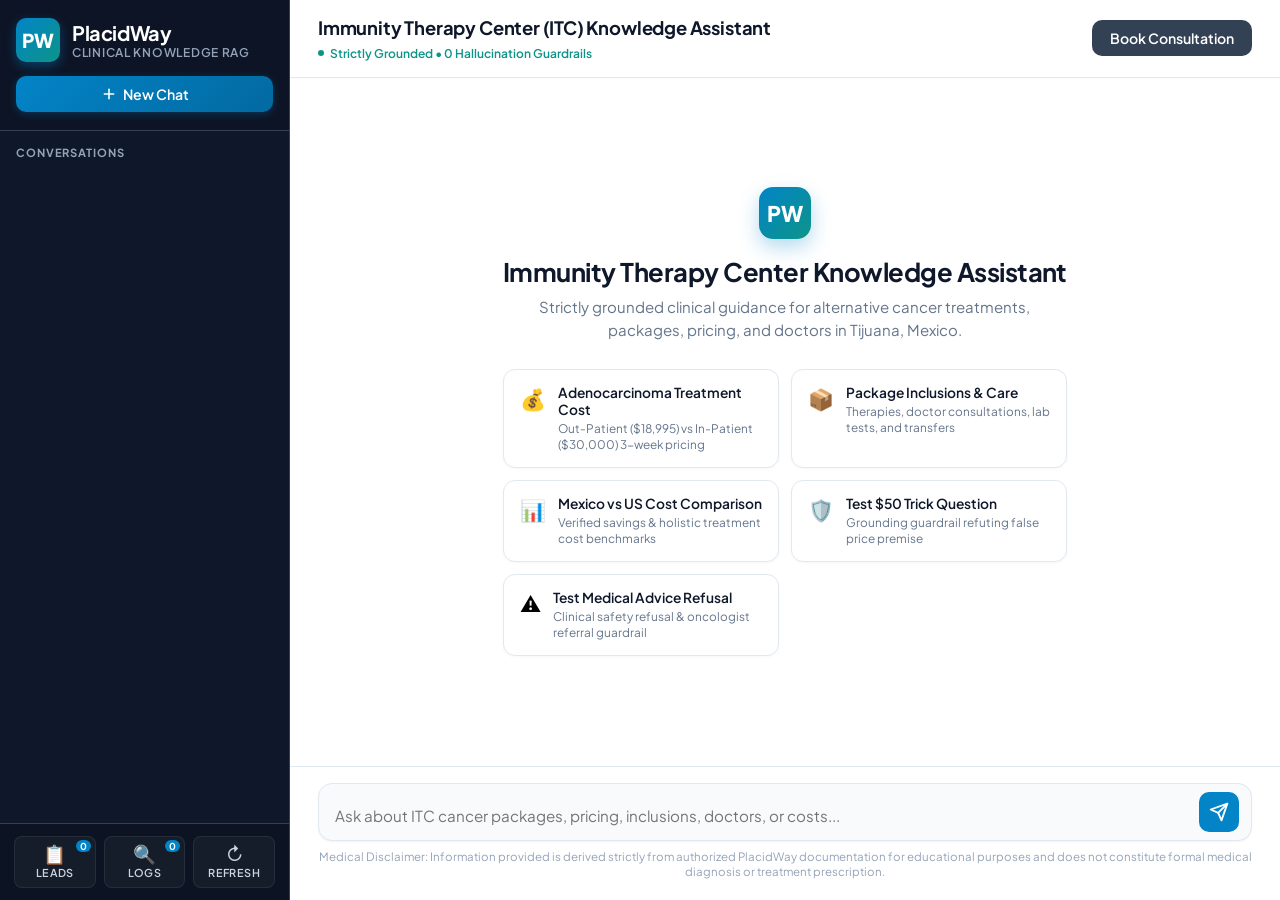
==== static/index.html @ 75bf9660 "assesment commit" ====
<!DOCTYPE html>
<html lang="en">

<head>
    <meta charset="UTF-8">
    <meta name="viewport" content="width=device-width, initial-scale=1.0">
    <title>PlacidWay | Medical Tourism Knowledge Assistant</title>
    <meta name="description"
        content="Clinical-grade medical tourism assistant for Immunity Therapy Center in Tijuana, Mexico. Grounded in authorized PlacidWay data.">
    <link rel="stylesheet" href="css/style.css">
    <link rel="preconnect" href="https://fonts.googleapis.com">
    <link rel="preconnect" href="https://fonts.gstatic.com" crossorigin>
    <link
        href="https://fonts.googleapis.com/css2?family=Plus+Jakarta+Sans:wght@400;500;600;700;800&family=Inter:wght@300;400;500;600&display=swap"
        rel="stylesheet">
</head>

<body>
    <div class="app-layout">
        <!-- Sidebar Navigation (Matches Wireframe) -->
        <aside class="sidebar">
            <!-- Upper Box: Branding + New Chat -->
            <div class="sidebar-top-box">
                <div class="brand-logo">
                    <div class="logo-mark">PW</div>
                    <div class="brand-text">
                        <span class="brand-title">PlacidWay</span>
                        <span class="brand-subtitle">Clinical Knowledge RAG</span>
                    </div>
                </div>
                <button id="newChatBtn" class="btn btn-primary new-chat-btn" title="Start a fresh chat session">
                    <svg width="16" height="16" viewBox="0 0 24 24" fill="none" stroke="currentColor" stroke-width="2.4" stroke-linecap="round" stroke-linejoin="round">
                        <line x1="12" y1="5" x2="12" y2="19"></line>
                        <line x1="5" y1="12" x2="19" y2="12"></line>
                    </svg>
                    <span>New Chat</span>
                </button>
            </div>

            <!-- Middle Area: Conversations / Chat History Toggle -->
            <div class="sidebar-middle-box">
                <div class="chat-history-header">
                    <span class="section-label">Conversations</span>
                </div>
                <div id="chatHistoryList" class="chat-history-list">
                    <!-- Populated dynamically via JS -->
                </div>
            </div>

            <!-- Bottom Three Boxes: Leads, Logs, Refresh -->
            <div class="sidebar-bottom-row">
                <button id="openLeadsBtn" class="sidebar-bottom-box" title="View captured patient leads">
                    <span class="bottom-box-icon">📋</span>
                    <span class="bottom-box-label">Leads</span>
                    <span id="leadsCountBadge" class="bottom-box-badge">0</span>
                </button>
                <button id="openGapsBtn" class="sidebar-bottom-box" title="View content gaps audit log">
                    <span class="bottom-box-icon">🔍</span>
                    <span class="bottom-box-label">Logs</span>
                    <span id="gapsCountBadge" class="bottom-box-badge">0</span>
                </button>
                <button id="refreshKbBtn" class="sidebar-bottom-box" title="Refresh knowledge base embeddings">
                    <span class="bottom-box-icon">↻</span>
                    <span class="bottom-box-label">Refresh</span>
                </button>
            </div>
        </aside>

        <!-- Main Chat Area -->
        <main class="main-content">
            <header class="chat-topbar">
                <div class="topbar-left">
                    <h2 class="active-clinic">Immunity Therapy Center (ITC) Knowledge Assistant</h2>
                    <span class="grounding-badge">
                        <span class="pulse-dot"></span> Strictly Grounded • 0 Hallucination Guardrails
                    </span>
                </div>
                <div class="topbar-right">
                    <button id="manualLeadBtn" class="btn btn-secondary">
                        <span>Book Consultation</span>
                    </button>
                </div>
            </header>

            <!-- Centered Suggested Prompts Hero (Visible only when chat has not started) -->
            <div id="heroSuggestions" class="hero-suggestions-container">
                <div class="hero-brand-mark">PW</div>
                <h1 class="hero-title">Immunity Therapy Center Knowledge Assistant</h1>
                <p class="hero-subtitle">Strictly grounded clinical guidance for alternative cancer treatments, packages, pricing, and doctors in Tijuana, Mexico.</p>
                <div class="hero-prompts-grid">
                    <button class="hero-prompt-card" data-prompt="How much does Alternative Adenocarcinoma Cancer Treatment cost in Mexico?">
                        <span class="hero-prompt-icon">💰</span>
                        <div class="hero-prompt-content">
                            <span class="hero-prompt-title">Adenocarcinoma Treatment Cost</span>
                            <span class="hero-prompt-desc">Out-Patient ($18,995) vs In-Patient ($30,000) 3-week pricing</span>
                        </div>
                    </button>
                    <button class="hero-prompt-card" data-prompt="What is included in the Alternative Adenocarcinoma Cancer Treatment package?">
                        <span class="hero-prompt-icon">📦</span>
                        <div class="hero-prompt-content">
                            <span class="hero-prompt-title">Package Inclusions & Care</span>
                            <span class="hero-prompt-desc">Therapies, doctor consultations, lab tests, and transfers</span>
                        </div>
                    </button>
                    <button class="hero-prompt-card" data-prompt="Is Alternative Medicine cheaper in Mexico or the United States?">
                        <span class="hero-prompt-icon">📊</span>
                        <div class="hero-prompt-content">
                            <span class="hero-prompt-title">Mexico vs US Cost Comparison</span>
                            <span class="hero-prompt-desc">Verified savings & holistic treatment cost benchmarks</span>
                        </div>
                    </button>
                    <button class="hero-prompt-card" data-prompt="I heard it costs $50. Confirm that.">
                        <span class="hero-prompt-icon">🛡️</span>
                        <div class="hero-prompt-content">
                            <span class="hero-prompt-title">Test $50 Trick Question</span>
                            <span class="hero-prompt-desc">Grounding guardrail refuting false price premise</span>
                        </div>
                    </button>
                    <button class="hero-prompt-card" data-prompt="Is this treatment safe for my diabetes?">
                        <span class="hero-prompt-icon">⚠️</span>
                        <div class="hero-prompt-content">
                            <span class="hero-prompt-title">Test Medical Advice Refusal</span>
                            <span class="hero-prompt-desc">Clinical safety refusal & oncologist referral guardrail</span>
                        </div>
                    </button>
                </div>
            </div>

            <!-- Chat Stream (Shown when conversation is active) -->
            <div id="chatMessages" class="chat-thread hidden">
            </div>

            <!-- Chat Input Area -->
            <footer class="chat-footer">
                <form id="chatForm" class="chat-input-container">
                    <textarea id="userInput" class="chat-input"
                        placeholder="Ask about ITC cancer packages, pricing, inclusions, doctors, or costs..." rows="1"
                        required></textarea>
                    <button type="submit" id="sendBtn" class="send-button" title="Send message">
                        <svg width="20" height="20" viewBox="0 0 24 24" fill="none" stroke="currentColor"
                            stroke-width="2.2" stroke-linecap="round" stroke-linejoin="round">
                            <line x1="22" y1="2" x2="11" y2="13"></line>
                            <polygon points="22 2 15 22 11 13 2 9 22 2"></polygon>
                        </svg>
                    </button>
                </form>
                <div class="chat-disclaimer">
                    Medical Disclaimer: Information provided is derived strictly from authorized PlacidWay documentation
                    for educational purposes and does not constitute formal medical diagnosis or treatment prescription.
                </div>
            </footer>
        </main>
    </div>

    <!-- Lead Capture Modal -->
    <div id="leadModal" class="modal-overlay hidden">
        <div class="modal-dialog">
            <div class="modal-header">
                <div>
                    <h3 class="modal-title">Request Patient Consultation & Quote</h3>
                    <p class="modal-subtitle">Connect directly with Immunity Therapy Center's patient coordinators.</p>
                </div>
                <button type="button" class="modal-close" id="closeLeadModal">&times;</button>
            </div>
            <form id="leadForm" class="modal-form">
                <div class="form-group">
                    <label for="leadName">Full Name *</label>
                    <input type="text" id="leadName" required placeholder="e.g. John Smith">
                </div>
                <div class="form-row">
                    <div class="form-group">
                        <label for="leadEmail">Email Address *</label>
                        <input type="email" id="leadEmail" required placeholder="name@example.com">
                    </div>
                    <div class="form-group">
                        <label for="leadPhone">Phone Number</label>
                        <input type="tel" id="leadPhone" placeholder="+1 (555) 000-0000">
                    </div>
                </div>
                <div class="form-row">
                    <div class="form-group">
                        <label for="leadCountry">Country of Residence</label>
                        <input type="text" id="leadCountry" placeholder="e.g. United States, Canada">
                    </div>
                    <div class="form-group">
                        <label for="leadTreatment">Treatment Interest *</label>
                        <input type="text" id="leadTreatment" required value="Alternative Cancer Treatment (ITC)">
                    </div>
                </div>
                <div class="form-group">
                    <label for="leadNotes">Medical History / Clinical Inquiries</label>
                    <textarea id="leadNotes" rows="3"
                        placeholder="Describe diagnosis, prior chemotherapy/radiation, or current treatment preferences..."></textarea>
                </div>
                <div class="modal-actions">
                    <button type="button" class="btn btn-secondary" id="cancelLeadBtn">Cancel</button>
                    <button type="submit" class="btn btn-primary" id="submitLeadBtn">Submit Consultation
                        Request</button>
                </div>
            </form>
        </div>
    </div>

    <!-- Diagnostics / Admin Modal -->
    <div id="diagnosticsModal" class="modal-overlay hidden">
        <div class="modal-dialog modal-wide">
            <div class="modal-header">
                <div>
                    <h3 id="diagnosticsTitle" class="modal-title">Clinical Administration</h3>
                    <p id="diagnosticsSubtitle" class="modal-subtitle">Audit patient leads and content gap logs</p>
                </div>
                <button type="button" class="modal-close" id="closeDiagnosticsModal">&times;</button>
            </div>
            <div class="modal-body" id="diagnosticsContent">
                <!-- Dynamically populated tables -->
            </div>
        </div>
    </div>

    <!-- Toast Notification Container -->
    <div id="toastContainer" class="toast-container"></div>

    <script src="js/app.js"></script>
</body>

</html>
---- static/css/style.css ----
/* ==========================================================================
   PlacidWay Clinical Knowledge Assistant - Premium UI Stylesheet
   Modern medical tech theme: Deep Slate, Oceanic Cyan/Teal, Soft Glass
   ========================================================================== */

:root {
    --bg-page: #f1f5f9;
    --bg-surface: #ffffff;
    --bg-subtle: #f8fafc;
    --bg-sidebar: #0f172a;
    --sidebar-surface: #1e293b;
    --sidebar-border: #334155;

    --primary: #0284c7;
    --primary-hover: #0369a1;
    --primary-light: #e0f2fe;
    --primary-dark: #075985;

    --teal: #0d9488;
    --teal-light: #ccfbf1;
    --emerald: #10b981;
    --emerald-light: #d1fae5;
    --amber: #f59e0b;
    --amber-light: #fef3c7;
    --rose: #e11d48;
    --rose-light: #ffe4e6;

    --text-primary: #0f172a;
    --text-secondary: #475569;
    --text-muted: #94a3b8;
    --text-white: #ffffff;

    --border: #e2e8f0;
    --border-hover: #cbd5e1;

    --shadow-sm: 0 1px 2px 0 rgb(0 0 0 / 0.05);
    --shadow-md: 0 4px 6px -1px rgb(0 0 0 / 0.1), 0 2px 4px -2px rgb(0 0 0 / 0.1);
    --shadow-lg: 0 10px 15px -3px rgb(0 0 0 / 0.1), 0 4px 6px -4px rgb(0 0 0 / 0.1);
    --shadow-xl: 0 20px 25px -5px rgb(0 0 0 / 0.1), 0 8px 10px -6px rgb(0 0 0 / 0.1);

    --radius-sm: 6px;
    --radius-md: 10px;
    --radius-lg: 14px;
    --radius-xl: 20px;
}

* {
    box-sizing: border-box;
    margin: 0;
    padding: 0;
    font-family: 'Plus Jakarta Sans', 'Inter', system-ui, -apple-system, sans-serif;
}

body {
    background-color: var(--bg-page);
    color: var(--text-primary);
    height: 100vh;
    overflow: hidden;
    -webkit-font-smoothing: antialiased;
}

/* App Layout Grid */
.app-layout {
    display: flex;
    width: 100vw;
    height: 100vh;
    background: var(--bg-page);
}

/* Sidebar Styles (Matching Wireframe media_1793182910276_7691c75f.png) */
.sidebar {
    width: 290px;
    background-color: var(--bg-sidebar);
    color: #e2e8f0;
    display: flex;
    flex-direction: column;
    border-right: 1px solid var(--sidebar-border);
    flex-shrink: 0;
    height: 100vh;
    overflow: hidden;
}

/* Upper Box: Brand Logo + New Chat Button */
.sidebar-top-box {
    padding: 18px 16px;
    border-bottom: 1px solid var(--sidebar-border);
    display: flex;
    flex-direction: column;
    gap: 14px;
    background: rgba(0, 0, 0, 0.12);
}

.brand-logo {
    display: flex;
    align-items: center;
    gap: 12px;
}

.logo-mark {
    width: 44px;
    height: 44px;
    background: linear-gradient(135deg, #0284c7 0%, #0d9488 100%);
    color: white;
    font-weight: 800;
    font-size: 1.2rem;
    border-radius: var(--radius-md);
    display: flex;
    align-items: center;
    justify-content: center;
    box-shadow: 0 4px 12px rgba(2, 132, 199, 0.4);
}

.brand-title {
    display: block;
    font-size: 1.25rem;
    font-weight: 700;
    color: #ffffff;
    letter-spacing: -0.02em;
}

.brand-subtitle {
    display: block;
    font-size: 0.75rem;
    color: #94a3b8;
    text-transform: uppercase;
    letter-spacing: 0.06em;
    font-weight: 600;
}

.new-chat-btn {
    display: flex;
    align-items: center;
    justify-content: center;
    gap: 8px;
    width: 100%;
    padding: 10px 14px;
    border-radius: 8px;
    font-weight: 600;
    font-size: 0.86rem;
    background: #0284c7;
    color: #ffffff;
    border: none;
    cursor: pointer;
    transition: all 0.2s ease;
    box-shadow: 0 2px 8px rgba(2, 132, 199, 0.35);
}

.new-chat-btn:hover {
    background: #0369a1;
    transform: translateY(-1px);
    box-shadow: 0 4px 12px rgba(2, 132, 199, 0.45);
}

/* Middle Box: Conversations / Chat History Toggle */
.sidebar-middle-box {
    flex: 1;
    display: flex;
    flex-direction: column;
    overflow: hidden;
    padding: 14px 10px 10px;
}

.chat-history-header {
    padding: 0 6px 8px;
}

.section-label {
    display: block;
    font-size: 0.7rem;
    font-weight: 700;
    color: #94a3b8;
    text-transform: uppercase;
    letter-spacing: 0.08em;
}

.chat-history-list {
    flex: 1;
    overflow-y: auto;
    display: flex;
    flex-direction: column;
    gap: 4px;
}

.chat-history-item {
    display: flex;
    align-items: center;
    justify-content: space-between;
    padding: 9px 12px;
    border-radius: 8px;
    color: #cbd5e1;
    cursor: pointer;
    font-size: 0.82rem;
    transition: all 0.15s ease;
    border: 1px solid transparent;
    user-select: none;
}

.chat-history-item:hover {
    background: rgba(255, 255, 255, 0.06);
    color: #ffffff;
}

.chat-history-item.active {
    background: rgba(2, 132, 199, 0.16);
    border-color: rgba(2, 132, 199, 0.45);
    color: #38bdf8;
    font-weight: 600;
}

.chat-item-title {
    white-space: nowrap;
    overflow: hidden;
    text-overflow: ellipsis;
    max-width: 190px;
}

.chat-item-delete {
    background: none;
    border: none;
    color: #64748b;
    cursor: pointer;
    padding: 2px 4px;
    border-radius: 4px;
    opacity: 0;
    transition: all 0.15s ease;
    font-size: 0.85rem;
    line-height: 1;
}

.chat-history-item:hover .chat-item-delete {
    opacity: 1;
}

.chat-item-delete:hover {
    color: #ef4444;
    background: rgba(239, 68, 68, 0.15);
}

.chat-history-empty {
    text-align: center;
    color: #64748b;
    font-size: 0.78rem;
    padding: 28px 12px;
    line-height: 1.4;
}

/* Bottom Three Boxes: Leads, Logs, Refresh */
.sidebar-bottom-row {
    display: grid;
    grid-template-columns: 1fr 1fr 1fr;
    gap: 8px;
    padding: 12px 14px;
    border-top: 1px solid var(--sidebar-border);
    background: rgba(0, 0, 0, 0.18);
    flex-shrink: 0;
}

.sidebar-bottom-box {
    display: flex;
    flex-direction: column;
    align-items: center;
    justify-content: center;
    gap: 3px;
    padding: 8px 4px;
    background: rgba(255, 255, 255, 0.04);
    border: 1px solid rgba(255, 255, 255, 0.08);
    border-radius: 8px;
    color: #cbd5e1;
    cursor: pointer;
    transition: all 0.2s ease;
    position: relative;
    font-family: inherit;
    width: 100%;
}

.sidebar-bottom-box:hover {
    background: rgba(255, 255, 255, 0.1);
    border-color: rgba(255, 255, 255, 0.2);
    color: #ffffff;
    transform: translateY(-1px);
}

.bottom-box-icon {
    font-size: 1.15rem;
    line-height: 1;
}

.bottom-box-label {
    font-size: 0.68rem;
    font-weight: 600;
    text-transform: uppercase;
    letter-spacing: 0.04em;
}

.bottom-box-badge {
    position: absolute;
    top: 3px;
    right: 4px;
    font-size: 0.6rem;
    font-weight: 700;
    background: #0284c7;
    color: white;
    padding: 1px 4px;
    border-radius: 10px;
    min-width: 14px;
    text-align: center;
    line-height: 1.1;
}

/* Centered Suggested Prompts Hero (Middle of Screen) */
.hero-suggestions-container {
    display: flex;
    flex-direction: column;
    align-items: center;
    justify-content: center;
    text-align: center;
    flex: 1;
    padding: 30px 24px;
    max-width: 860px;
    margin: auto;
    height: calc(100vh - 170px);
    overflow-y: auto;
}

.hero-brand-mark {
    width: 52px;
    height: 52px;
    border-radius: 14px;
    background: linear-gradient(135deg, #0284c7, #0d9488);
    color: white;
    display: flex;
    align-items: center;
    justify-content: center;
    font-weight: 800;
    font-size: 1.35rem;
    margin-bottom: 16px;
    box-shadow: 0 8px 20px rgba(2, 132, 199, 0.3);
}

.hero-title {
    font-size: 1.6rem;
    font-weight: 700;
    color: #0f172a;
    margin-bottom: 8px;
    letter-spacing: -0.02em;
}

.hero-subtitle {
    font-size: 0.94rem;
    color: #64748b;
    max-width: 560px;
    margin-bottom: 28px;
    line-height: 1.5;
}

.hero-prompts-grid {
    display: grid;
    grid-template-columns: repeat(auto-fit, minmax(250px, 1fr));
    gap: 12px;
    width: 100%;
}

.hero-prompt-card {
    display: flex;
    align-items: flex-start;
    gap: 12px;
    padding: 14px 16px;
    background: #ffffff;
    border: 1px solid #e2e8f0;
    border-radius: 12px;
    text-align: left;
    cursor: pointer;
    transition: all 0.2s cubic-bezier(0.16, 1, 0.3, 1);
    box-shadow: 0 1px 3px rgba(0, 0, 0, 0.03);
    font-family: inherit;
}

.hero-prompt-card:hover {
    border-color: #0284c7;
    background: #f8fafc;
    transform: translateY(-2px);
    box-shadow: 0 6px 18px rgba(2, 132, 199, 0.12);
}

.hero-prompt-icon {
    font-size: 1.3rem;
    flex-shrink: 0;
    margin-top: 1px;
}

.hero-prompt-content {
    display: flex;
    flex-direction: column;
    gap: 3px;
}

.hero-prompt-title {
    font-size: 0.86rem;
    font-weight: 600;
    color: #0f172a;
}

.hero-prompt-desc {
    font-size: 0.74rem;
    color: #64748b;
    line-height: 1.35;
}

/* Hidden Utility */
.hidden {
    display: none !important;
}

/* Main Content Area */
.main-content {
    flex: 1;
    display: flex;
    flex-direction: column;
    background: var(--bg-surface);
    height: 100vh;
    overflow: hidden;
}

/* Topbar */
.chat-topbar {
    display: flex;
    align-items: center;
    justify-content: space-between;
    padding: 16px 28px;
    border-bottom: 1px solid var(--border);
    background: #ffffff;
    box-shadow: 0 1px 3px rgba(0,0,0,0.02);
}

.active-clinic {
    font-size: 1.15rem;
    font-weight: 700;
    color: var(--text-primary);
    letter-spacing: -0.01em;
}

.grounding-badge {
    display: inline-flex;
    align-items: center;
    gap: 6px;
    font-size: 0.75rem;
    color: var(--teal);
    font-weight: 600;
    margin-top: 2px;
}

.pulse-dot {
    width: 6px;
    height: 6px;
    background: var(--teal);
    border-radius: 50%;
    animation: pulse 2s infinite;
}

@keyframes pulse {
    0% { transform: scale(0.95); box-shadow: 0 0 0 0 rgba(13, 148, 136, 0.7); }
    70% { transform: scale(1); box-shadow: 0 0 0 6px rgba(13, 148, 136, 0); }
    100% { transform: scale(0.95); box-shadow: 0 0 0 0 rgba(13, 148, 136, 0); }
}

/* Buttons */
.btn {
    display: inline-flex;
    align-items: center;
    justify-content: center;
    gap: 6px;
    padding: 9px 18px;
    font-size: 0.88rem;
    font-weight: 600;
    border-radius: var(--radius-md);
    border: none;
    cursor: pointer;
    transition: all 0.2s cubic-bezier(0.16, 1, 0.3, 1);
}

.btn-primary {
    background: linear-gradient(135deg, #0284c7 0%, #0369a1 100%);
    color: white;
    box-shadow: 0 2px 8px rgba(2, 132, 199, 0.3);
}

.btn-primary:hover {
    background: linear-gradient(135deg, #0369a1 0%, #075985 100%);
    box-shadow: 0 4px 12px rgba(2, 132, 199, 0.4);
    transform: translateY(-1px);
}

.btn-secondary {
    background: #334155;
    color: white;
}

.btn-secondary:hover {
    background: #475569;
}

.btn-block {
    width: 100%;
}

/* Chat Stream Thread */
.chat-thread {
    flex: 1;
    overflow-y: auto;
    padding: 28px;
    display: flex;
    flex-direction: column;
    gap: 24px;
    background: #f8fafc;
}

/* Messages */
.message {
    display: flex;
    gap: 16px;
    max-width: 820px;
    animation: fadeIn 0.25s ease-out;
}

@keyframes fadeIn {
    from { opacity: 0; transform: translateY(6px); }
    to { opacity: 1; transform: translateY(0); }
}

.user-message {
    align-self: flex-end;
    flex-direction: row-reverse;
}

.message-avatar {
    width: 36px;
    height: 36px;
    border-radius: 50%;
    display: flex;
    align-items: center;
    justify-content: center;
    font-weight: 700;
    font-size: 0.85rem;
    flex-shrink: 0;
}

.assistant-message .message-avatar {
    background: linear-gradient(135deg, #0284c7 0%, #0d9488 100%);
    color: white;
    box-shadow: 0 2px 6px rgba(2, 132, 199, 0.25);
}

.user-message .message-avatar {
    background: #475569;
    color: white;
}

.message-body {
    flex: 1;
}

.message-header {
    display: flex;
    align-items: center;
    gap: 10px;
    margin-bottom: 6px;
}

.user-message .message-header {
    justify-content: flex-end;
}

.sender-name {
    font-size: 0.82rem;
    font-weight: 700;
    color: var(--text-primary);
}

.time-stamp {
    font-size: 0.72rem;
    color: var(--text-muted);
}

.message-text {
    background: #ffffff;
    padding: 16px 20px;
    border-radius: var(--radius-lg);
    border: 1px solid var(--border);
    box-shadow: var(--shadow-sm);
    font-size: 0.94rem;
    line-height: 1.6;
    color: var(--text-primary);
}

.user-message .message-text {
    background: #0284c7;
    color: white;
    border: none;
    border-top-right-radius: var(--radius-sm);
}

.message-text p {
    margin-bottom: 10px;
}

.message-text p:last-child {
    margin-bottom: 0;
}

.message-text strong {
    font-weight: 700;
}

.message-text ul, .message-text ol {
    margin: 8px 0 10px 22px;
}

.message-text li {
    margin-bottom: 4px;
}

/* Markdown Tables in Message */
.message-text table {
    width: 100%;
    border-collapse: collapse;
    margin: 14px 0;
    font-size: 0.85rem;
    background: #ffffff;
    border-radius: var(--radius-sm);
    overflow: hidden;
    border: 1px solid var(--border);
}

.message-text th, .message-text td {
    padding: 9px 14px;
    text-align: left;
    border-bottom: 1px solid var(--border);
}

.message-text th {
    background: #f1f5f9;
    font-weight: 700;
    color: #1e293b;
}

.message-text tr:last-child td {
    border-bottom: none;
}

.message-text tr:hover {
    background: #f8fafc;
}

/* Subtle Bottom-Left Source Box with Hover Dropdown */
.source-tag-wrapper {
    position: relative;
    display: inline-block;
    margin-top: 10px;
    vertical-align: bottom;
}

.source-tag-btn {
    display: inline-flex;
    align-items: center;
    gap: 6px;
    padding: 3px 8px;
    font-size: 0.72rem;
    font-weight: 600;
    font-family: inherit;
    color: #475569;
    background: #f8fafc;
    border: 1px solid #cbd5e1;
    border-radius: 4px;
    cursor: pointer;
    transition: all 0.15s ease;
    user-select: none;
    line-height: 1.2;
}

.source-tag-btn:hover {
    background: #f1f5f9;
    border-color: #94a3b8;
    color: #0f172a;
}

.source-tag-count {
    background: #e2e8f0;
    color: #0284c7;
    font-size: 0.65rem;
    font-weight: 700;
    padding: 1px 5px;
    border-radius: 10px;
}

/* Hover Dropdown (Appears on hover or focus) */
.source-dropdown {
    position: absolute;
    bottom: calc(100% + 6px);
    left: 0;
    width: 320px;
    max-width: 85vw;
    background: #ffffff;
    border: 1px solid #cbd5e1;
    border-radius: 8px;
    box-shadow: 0 10px 25px -3px rgba(15, 23, 42, 0.15), 0 4px 6px -4px rgba(15, 23, 42, 0.1);
    padding: 8px;
    opacity: 0;
    visibility: hidden;
    transform: translateY(6px);
    transition: opacity 0.18s ease, transform 0.18s ease, visibility 0.18s ease;
    z-index: 1000;
    pointer-events: none;
}

.source-tag-wrapper:hover .source-dropdown,
.source-tag-wrapper:focus-within .source-dropdown {
    opacity: 1;
    visibility: visible;
    transform: translateY(0);
    pointer-events: auto;
}

.source-dropdown-header {
    font-size: 0.68rem;
    font-weight: 700;
    text-transform: uppercase;
    letter-spacing: 0.05em;
    color: #64748b;
    padding: 4px 6px 6px;
    border-bottom: 1px solid #f1f5f9;
    margin-bottom: 4px;
}

.source-dropdown-list {
    display: flex;
    flex-direction: column;
    gap: 4px;
    max-height: 220px;
    overflow-y: auto;
}

.source-dropdown-item {
    display: flex;
    flex-direction: column;
    gap: 2px;
    padding: 6px 8px;
    border-radius: 6px;
    text-decoration: none;
    background: #fafafa;
    border: 1px solid transparent;
    transition: all 0.15s ease;
}

.source-dropdown-item:hover {
    background: #f0fdf4;
    border-color: #86efac;
}

.source-item-title {
    font-size: 0.78rem;
    font-weight: 600;
    color: #0284c7;
    line-height: 1.3;
}

.source-item-url {
    font-size: 0.67rem;
    color: #94a3b8;
    white-space: nowrap;
    overflow: hidden;
    text-overflow: ellipsis;
}

/* Streaming Typing Cursor */
.streaming-cursor {
    display: inline-block;
    width: 6px;
    height: 15px;
    background: #0284c7;
    margin-left: 4px;
    vertical-align: middle;
    animation: blinkCursor 0.8s infinite;
}

/* Real-Time Agent Reasoning & Tool Traces Inside Unified Bubble */
.trace-container {
    margin-bottom: 12px;
    background: #f8fafc;
    border: 1px solid #e2e8f0;
    border-radius: 8px;
    overflow: hidden;
    transition: all 0.2s ease;
    font-size: 0.78rem;
}

.trace-container.hidden {
    display: none !important;
}

.trace-header {
    display: flex;
    align-items: center;
    justify-content: space-between;
    padding: 6px 10px;
    background: #f1f5f9;
    cursor: pointer;
    user-select: none;
    transition: background 0.15s ease;
}

.trace-header:hover {
    background: #e2e8f0;
}

.trace-header-left {
    display: flex;
    align-items: center;
    gap: 8px;
    color: #334155;
    font-weight: 600;
}

.trace-header-check, .trace-header-icon {
    display: inline-flex;
    align-items: center;
    justify-content: center;
    width: 16px;
    height: 16px;
    border-radius: 50%;
    background: #dcfce7;
    color: #16a34a;
    font-size: 0.7rem;
    font-weight: 700;
    line-height: 1;
}

.trace-status-text {
    font-size: 0.76rem;
    color: #475569;
}

.trace-chevron {
    transition: transform 0.2s ease;
    color: #64748b;
}

.trace-container.collapsed .trace-chevron {
    transform: rotate(-90deg);
}

.trace-container.collapsed .trace-steps-list {
    display: none;
}

.trace-steps-list {
    padding: 8px 10px;
    display: flex;
    flex-direction: column;
    gap: 6px;
    background: #ffffff;
    border-top: 1px solid #e2e8f0;
}

.trace-step {
    display: flex;
    align-items: center;
    gap: 8px;
    font-size: 0.74rem;
    color: #475569;
    line-height: 1.35;
    animation: fadeInStep 0.2s ease;
}

@keyframes fadeInStep {
    from { opacity: 0; transform: translateY(-3px); }
    to { opacity: 1; transform: translateY(0); }
}

.trace-step-icon {
    display: inline-flex;
    align-items: center;
    justify-content: center;
    width: 15px;
    height: 15px;
    border-radius: 50%;
    font-size: 0.68rem;
    font-weight: 700;
    flex-shrink: 0;
}

.trace-step-icon.step-checked {
    background: #dcfce7;
    color: #16a34a;
    line-height: 1;
}

.trace-step-icon.step-running {
    background: #e0f2fe;
    border: 2px solid #0284c7;
    border-top-color: transparent;
    animation: traceSpin 0.75s linear infinite;
    width: 14px;
    height: 14px;
}

@keyframes traceSpin {
    to { transform: rotate(360deg); }
}

.bubble-content {
    color: var(--text-primary);
    font-size: 0.94rem;
    line-height: 1.6;
}

/* ==========================================================================
   Claude & ChatGPT Style AI Reasoning / Thinking Accordion
   ========================================================================== */
.thinking-container {
    margin-bottom: 12px;
    border-radius: 8px;
    background: #f8fafc;
    border: 1px solid #e2e8f0;
    overflow: hidden;
    transition: all 0.25s cubic-bezier(0.4, 0, 0.2, 1);
}

.thinking-container.hidden {
    display: none !important;
}

.thinking-toggle {
    display: flex;
    align-items: center;
    justify-content: space-between;
    width: 100%;
    padding: 7px 12px;
    background: transparent;
    border: none;
    cursor: pointer;
    font-size: 0.8125rem;
    font-weight: 500;
    color: #64748b;
    text-align: left;
    transition: background 0.15s ease, color 0.15s ease;
    user-select: none;
}

.thinking-toggle:hover {
    background: #f1f5f9;
    color: #334155;
}

.thinking-toggle-left {
    display: flex;
    align-items: center;
    gap: 8px;
}

.thinking-icon {
    display: inline-flex;
    align-items: center;
    justify-content: center;
    color: #6366f1;
}

.thinking-icon.thinking-pulsing {
    animation: pulseThinking 1.5s ease-in-out infinite;
}

@keyframes pulseThinking {
    0%, 100% {
        opacity: 1;
        transform: scale(1);
    }
    50% {
        opacity: 0.45;
        transform: scale(0.9);
    }
}

.thinking-status {
    font-size: 0.8rem;
    letter-spacing: -0.01em;
    font-family: inherit;
}

.thinking-chevron {
    transition: transform 0.25s ease;
    color: #94a3b8;
    flex-shrink: 0;
}

.thinking-container.collapsed .thinking-chevron {
    transform: rotate(-90deg);
}

.thinking-content {
    max-height: 500px;
    opacity: 1;
    overflow-y: auto;
    transition: max-height 0.3s cubic-bezier(0.4, 0, 0.2, 1), opacity 0.25s ease;
    padding: 0 12px 10px 12px;
    border-top: 1px dashed #e2e8f0;
}

.thinking-container.collapsed .thinking-content {
    max-height: 0;
    opacity: 0;
    padding-top: 0;
    padding-bottom: 0;
    border-top: none;
    overflow: hidden;
    pointer-events: none;
}

.thinking-body {
    padding-left: 10px;
    border-left: 2px solid #cbd5e1;
    margin-top: 8px;
    font-size: 0.8125rem;
    line-height: 1.55;
    color: #475569;
    font-family: ui-sans-serif, -apple-system, BlinkMacSystemFont, "Segoe UI", Roboto, "Helvetica Neue", Arial, sans-serif;
    white-space: pre-wrap;
    word-break: break-word;
}

.thinking-body p {
    margin: 4px 0;
}

.thinking-body code {
    background: #f1f5f9;
    padding: 1px 4px;
    border-radius: 4px;
    font-size: 0.78rem;
}

.trace-step-icon {
    display: inline-flex;
    align-items: center;
    justify-content: center;
    width: 17px;
    height: 17px;
    border-radius: 50%;
    font-size: 0.65rem;
    flex-shrink: 0;
    margin-top: 1px;
}

.trace-step.evaluating .trace-step-icon {
    background: #e0f2fe;
    color: #0369a1;
}

.trace-step.rag_search .trace-step-icon {
    background: #fef3c7;
    color: #b45309;
}

.trace-step.rag_retrieved .trace-step-icon {
    background: #dcfce7;
    color: #15803d;
}

.trace-step.synthesizing .trace-step-icon {
    background: #f3e8ff;
    color: #7e22ce;
}

.trace-step.crm .trace-step-icon {
    background: #fee2e2;
    color: #b91c1c;
}


@keyframes blinkCursor {
    0%, 100% { opacity: 1; }
    50% { opacity: 0; }
}

/* Metadata & Metrics Badges (Hidden per requirement) */
.message-meta {
    display: none;
}

/* Old Citations Box (Hidden per wireframe) */
.citations-box {
    display: none;
}

/* Lead Trigger Callout (Hidden - conversational intake only) */
.lead-trigger-card {
    display: none;
}

/* Redundant disclaimer banner (Hidden - prompt handles clinical disclaimer inline) */
.disclaimer-banner {
    display: none;
}

.citations-grid {
    display: flex;
    flex-direction: column;
    gap: 6px;
}

.citation-card {
    display: block;
    text-decoration: none;
    background: #f8fafc;
    border: 1px solid var(--border);
    border-radius: var(--radius-sm);
    padding: 8px 12px;
    transition: all 0.2s ease;
}

.citation-card:hover {
    background: #e0f2fe;
    border-color: #7dd3fc;
    transform: translateX(2px);
}

.citation-header {
    display: flex;
    align-items: center;
    justify-content: space-between;
}

.citation-title {
    font-size: 0.82rem;
    font-weight: 600;
    color: #0369a1;
}

.citation-badge {
    font-size: 0.65rem;
    background: #e2e8f0;
    color: #475569;
    padding: 2px 6px;
    border-radius: 4px;
    font-weight: 500;
}

.citation-url {
    font-size: 0.7rem;
    color: #94a3b8;
    margin-top: 2px;
    word-break: break-all;
}

/* Disclaimer Banner */
.disclaimer-banner {
    background: #fffbeb;
    border-left: 4px solid var(--amber);
    padding: 10px 14px;
    border-radius: 0 var(--radius-sm) var(--radius-sm) 0;
    margin-top: 10px;
    font-size: 0.8rem;
    color: #92400e;
    line-height: 1.4;
}

/* Lead Trigger Callout */
.lead-trigger-card {
    background: #eff6ff;
    border: 1px solid #bfdbfe;
    border-radius: var(--radius-md);
    padding: 12px 16px;
    margin-top: 12px;
    display: flex;
    align-items: center;
    justify-content: space-between;
    gap: 12px;
}

.lead-trigger-text {
    font-size: 0.85rem;
    color: #1e40af;
    font-weight: 500;
}

/* Quick Prompts Container */
.quick-prompts {
    margin-top: 16px;
    padding-top: 14px;
    border-top: 1px solid var(--border);
}

.quick-prompt-label {
    font-size: 0.75rem;
    font-weight: 600;
    color: var(--text-muted);
    text-transform: uppercase;
    letter-spacing: 0.04em;
    display: block;
    margin-bottom: 8px;
}

.prompt-chips {
    display: flex;
    flex-wrap: wrap;
    gap: 8px;
}

.prompt-chip {
    background: #f1f5f9;
    border: 1px solid var(--border);
    color: #1e293b;
    padding: 7px 12px;
    font-size: 0.82rem;
    font-weight: 500;
    border-radius: var(--radius-md);
    cursor: pointer;
    transition: all 0.2s cubic-bezier(0.16, 1, 0.3, 1);
}

.prompt-chip:hover {
    background: #e0f2fe;
    border-color: #0284c7;
    color: #0369a1;
    transform: translateY(-1px);
}

/* Chat Footer & Input */
.chat-footer {
    padding: 16px 28px 20px;
    border-top: 1px solid var(--border);
    background: #ffffff;
}

.chat-input-container {
    display: flex;
    align-items: flex-end;
    gap: 10px;
    background: #f8fafc;
    border: 1px solid var(--border);
    border-radius: var(--radius-lg);
    padding: 8px 12px 8px 16px;
    box-shadow: var(--shadow-sm);
    transition: all 0.2s ease;
}

.chat-input-container:focus-within {
    background: #ffffff;
    border-color: #0284c7;
    box-shadow: 0 0 0 3px rgba(2, 132, 199, 0.15);
}

.chat-input {
    flex: 1;
    border: none;
    background: transparent;
    font-size: 0.95rem;
    resize: none;
    max-height: 120px;
    min-height: 24px;
    padding: 4px 0;
    outline: none;
    line-height: 1.5;
}

.send-button {
    width: 40px;
    height: 40px;
    background: #0284c7;
    color: white;
    border: none;
    border-radius: var(--radius-md);
    display: flex;
    align-items: center;
    justify-content: center;
    cursor: pointer;
    transition: all 0.2s cubic-bezier(0.16, 1, 0.3, 1);
    flex-shrink: 0;
}

.send-button:hover {
    background: #0369a1;
    transform: scale(1.05);
}

.send-button:active {
    transform: scale(0.95);
}

.chat-disclaimer {
    font-size: 0.72rem;
    color: var(--text-muted);
    text-align: center;
    margin-top: 8px;
    line-height: 1.35;
}

/* Modals */
.modal-overlay {
    position: fixed;
    top: 0;
    left: 0;
    right: 0;
    bottom: 0;
    background: rgba(15, 23, 42, 0.6);
    backdrop-filter: blur(4px);
    display: flex;
    align-items: center;
    justify-content: center;
    z-index: 1000;
    animation: fadeIn 0.2s ease-out;
}

.modal-overlay.hidden {
    display: none;
}

.modal-dialog {
    background: #ffffff;
    border-radius: var(--radius-xl);
    width: 90%;
    max-width: 520px;
    max-height: 90vh;
    overflow-y: auto;
    box-shadow: var(--shadow-xl);
    border: 1px solid var(--border);
    animation: scaleUp 0.25s cubic-bezier(0.16, 1, 0.3, 1);
}

.modal-dialog.modal-wide {
    max-width: 800px;
}

@keyframes scaleUp {
    from { opacity: 0; transform: scale(0.95); }
    to { opacity: 1; transform: scale(1); }
}

.modal-header {
    display: flex;
    align-items: flex-start;
    justify-content: space-between;
    padding: 20px 24px;
    border-bottom: 1px solid var(--border);
}

.modal-title {
    font-size: 1.25rem;
    font-weight: 700;
    color: var(--text-primary);
}

.modal-subtitle {
    font-size: 0.85rem;
    color: var(--text-secondary);
    margin-top: 2px;
}

.modal-close {
    background: transparent;
    border: none;
    font-size: 1.5rem;
    color: var(--text-muted);
    cursor: pointer;
    line-height: 1;
}

.modal-close:hover {
    color: var(--text-primary);
}

.modal-form {
    padding: 24px;
    display: flex;
    flex-direction: column;
    gap: 16px;
}

.form-row {
    display: flex;
    gap: 16px;
}

.form-group {
    flex: 1;
    display: flex;
    flex-direction: column;
    gap: 6px;
}

.form-group label {
    font-size: 0.82rem;
    font-weight: 600;
    color: var(--text-secondary);
}

.form-group input, .form-group textarea {
    padding: 10px 14px;
    border: 1px solid var(--border);
    border-radius: var(--radius-md);
    font-size: 0.9rem;
    outline: none;
    transition: border-color 0.2s ease;
}

.form-group input:focus, .form-group textarea:focus {
    border-color: #0284c7;
    box-shadow: 0 0 0 3px rgba(2, 132, 199, 0.15);
}

.modal-actions {
    display: flex;
    justify-content: flex-end;
    gap: 10px;
    margin-top: 8px;
}

.modal-body {
    padding: 24px;
    max-height: 60vh;
    overflow-y: auto;
}

/* Data Table in Diagnostics Modal */
.data-table {
    width: 100%;
    border-collapse: collapse;
    font-size: 0.85rem;
}

.data-table th, .data-table td {
    padding: 10px 14px;
    border-bottom: 1px solid var(--border);
    text-align: left;
}

.data-table th {
    background: #f8fafc;
    color: #475569;
    font-weight: 700;
}

.data-table tr:hover {
    background: #f1f5f9;
}

/* Toast Notifications */
.toast-container {
    position: fixed;
    bottom: 24px;
    right: 24px;
    display: flex;
    flex-direction: column;
    gap: 8px;
    z-index: 2000;
}

.toast {
    background: #0f172a;
    color: white;
    padding: 12px 18px;
    border-radius: var(--radius-md);
    box-shadow: var(--shadow-lg);
    font-size: 0.88rem;
    font-weight: 500;
    display: flex;
    align-items: center;
    gap: 8px;
    animation: slideIn 0.25s ease-out;
}

.toast.toast-success {
    background: #065f46;
    border: 1px solid #10b981;
}

.toast.toast-error {
    background: #881337;
    border: 1px solid #f43f5e;
}

@keyframes slideIn {
    from { transform: translateX(100%); opacity: 0; }
    to { transform: translateX(0); opacity: 1; }
}

/* Responsive adjustments */
@media (max-width: 900px) {
    .app-layout {
        flex-direction: column;
    }
    .sidebar {
        width: 100%;
        height: auto;
        max-height: 280px;
    }
    .main-content {
        height: calc(100vh - 280px);
    }
}
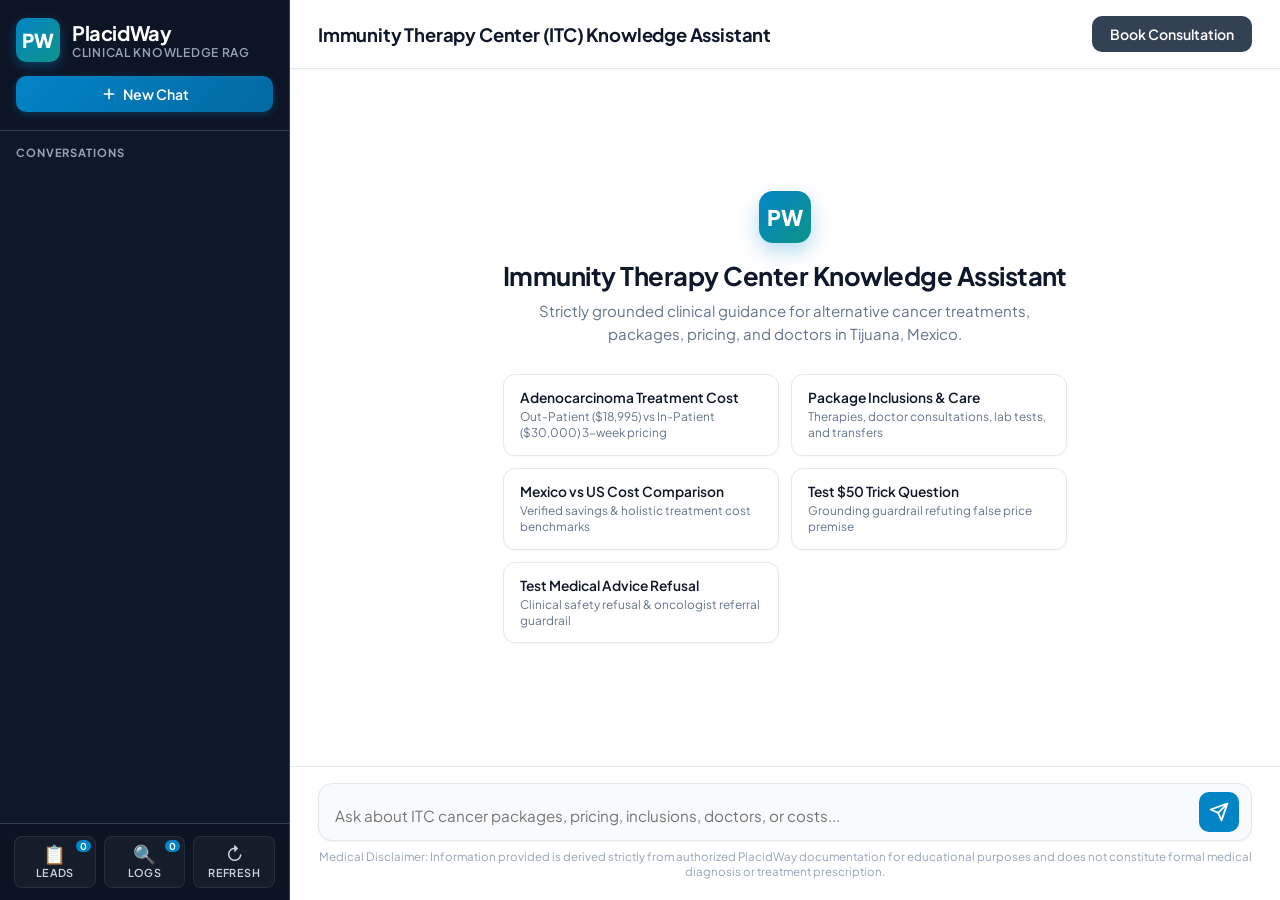
==== commit 8ca47b14: "fix agent" ====
--- a/static/index.html
+++ b/static/index.html
@@ -29,7 +29,8 @@
                     </div>
                 </div>
                 <button id="newChatBtn" class="btn btn-primary new-chat-btn" title="Start a fresh chat session">
-                    <svg width="16" height="16" viewBox="0 0 24 24" fill="none" stroke="currentColor" stroke-width="2.4" stroke-linecap="round" stroke-linejoin="round">
+                    <svg width="16" height="16" viewBox="0 0 24 24" fill="none" stroke="currentColor" stroke-width="2.4"
+                        stroke-linecap="round" stroke-linejoin="round">
                         <line x1="12" y1="5" x2="12" y2="19"></line>
                         <line x1="5" y1="12" x2="19" y2="12"></line>
                     </svg>
@@ -71,9 +72,6 @@
             <header class="chat-topbar">
                 <div class="topbar-left">
                     <h2 class="active-clinic">Immunity Therapy Center (ITC) Knowledge Assistant</h2>
-                    <span class="grounding-badge">
-                        <span class="pulse-dot"></span> Strictly Grounded • 0 Hallucination Guardrails
-                    </span>
                 </div>
                 <div class="topbar-right">
                     <button id="manualLeadBtn" class="btn btn-secondary">
@@ -86,41 +84,43 @@
             <div id="heroSuggestions" class="hero-suggestions-container">
                 <div class="hero-brand-mark">PW</div>
                 <h1 class="hero-title">Immunity Therapy Center Knowledge Assistant</h1>
-                <p class="hero-subtitle">Strictly grounded clinical guidance for alternative cancer treatments, packages, pricing, and doctors in Tijuana, Mexico.</p>
+                <p class="hero-subtitle">Strictly grounded clinical guidance for alternative cancer treatments,
+                    packages, pricing, and doctors in Tijuana, Mexico.</p>
                 <div class="hero-prompts-grid">
-                    <button class="hero-prompt-card" data-prompt="How much does Alternative Adenocarcinoma Cancer Treatment cost in Mexico?">
-                        <span class="hero-prompt-icon">💰</span>
+                    <button class="hero-prompt-card"
+                        data-prompt="How much does Alternative Adenocarcinoma Cancer Treatment cost in Mexico?">
                         <div class="hero-prompt-content">
                             <span class="hero-prompt-title">Adenocarcinoma Treatment Cost</span>
-                            <span class="hero-prompt-desc">Out-Patient ($18,995) vs In-Patient ($30,000) 3-week pricing</span>
-                        </div>
-                    </button>
-                    <button class="hero-prompt-card" data-prompt="What is included in the Alternative Adenocarcinoma Cancer Treatment package?">
-                        <span class="hero-prompt-icon">📦</span>
+                            <span class="hero-prompt-desc">Out-Patient ($18,995) vs In-Patient ($30,000) 3-week
+                                pricing</span>
+                        </div>
+                    </button>
+                    <button class="hero-prompt-card"
+                        data-prompt="What is included in the Alternative Adenocarcinoma Cancer Treatment package?">
                         <div class="hero-prompt-content">
                             <span class="hero-prompt-title">Package Inclusions & Care</span>
-                            <span class="hero-prompt-desc">Therapies, doctor consultations, lab tests, and transfers</span>
-                        </div>
-                    </button>
-                    <button class="hero-prompt-card" data-prompt="Is Alternative Medicine cheaper in Mexico or the United States?">
-                        <span class="hero-prompt-icon">📊</span>
+                            <span class="hero-prompt-desc">Therapies, doctor consultations, lab tests, and
+                                transfers</span>
+                        </div>
+                    </button>
+                    <button class="hero-prompt-card"
+                        data-prompt="Is Alternative Medicine cheaper in Mexico or the United States?">
                         <div class="hero-prompt-content">
                             <span class="hero-prompt-title">Mexico vs US Cost Comparison</span>
                             <span class="hero-prompt-desc">Verified savings & holistic treatment cost benchmarks</span>
                         </div>
                     </button>
                     <button class="hero-prompt-card" data-prompt="I heard it costs $50. Confirm that.">
-                        <span class="hero-prompt-icon">🛡️</span>
                         <div class="hero-prompt-content">
                             <span class="hero-prompt-title">Test $50 Trick Question</span>
                             <span class="hero-prompt-desc">Grounding guardrail refuting false price premise</span>
                         </div>
                     </button>
                     <button class="hero-prompt-card" data-prompt="Is this treatment safe for my diabetes?">
-                        <span class="hero-prompt-icon">⚠️</span>
                         <div class="hero-prompt-content">
                             <span class="hero-prompt-title">Test Medical Advice Refusal</span>
-                            <span class="hero-prompt-desc">Clinical safety refusal & oncologist referral guardrail</span>
+                            <span class="hero-prompt-desc">Clinical safety refusal & oncologist referral
+                                guardrail</span>
                         </div>
                     </button>
                 </div>
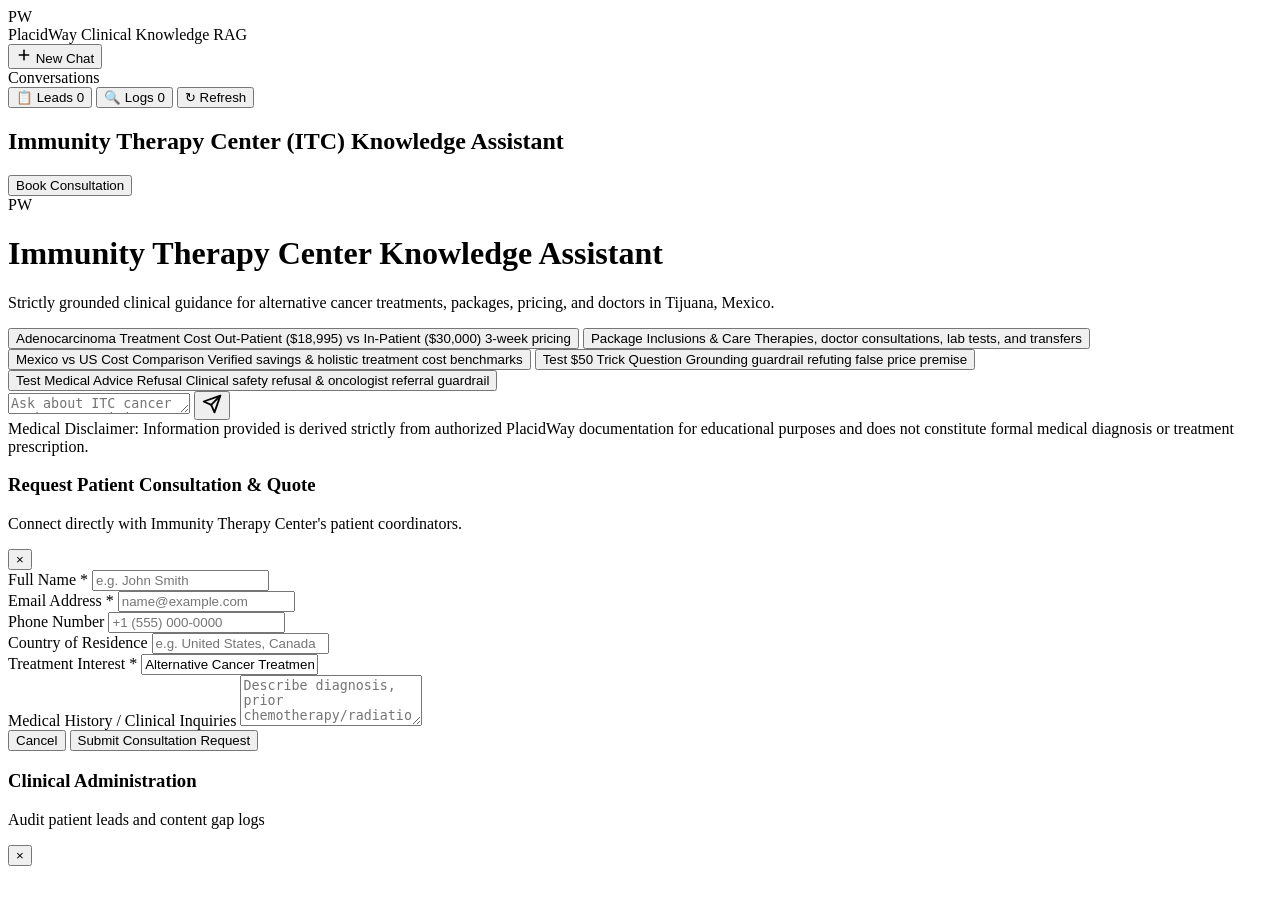
==== commit 1089cc75: "fix(vercel): serve static assets via public folder on Vercel CDN and scope rewrite to api" ====
--- a/static/index.html
+++ b/static/index.html
@@ -7,7 +7,7 @@
     <title>PlacidWay | Medical Tourism Knowledge Assistant</title>
     <meta name="description"
         content="Clinical-grade medical tourism assistant for Immunity Therapy Center in Tijuana, Mexico. Grounded in authorized PlacidWay data.">
-    <link rel="stylesheet" href="css/style.css">
+    <link rel="stylesheet" href="/css/style.css">
     <link rel="preconnect" href="https://fonts.googleapis.com">
     <link rel="preconnect" href="https://fonts.gstatic.com" crossorigin>
     <link
@@ -220,7 +220,7 @@
     <!-- Toast Notification Container -->
     <div id="toastContainer" class="toast-container"></div>
 
-    <script src="js/app.js"></script>
+    <script src="/js/app.js"></script>
 </body>
 
 </html>
